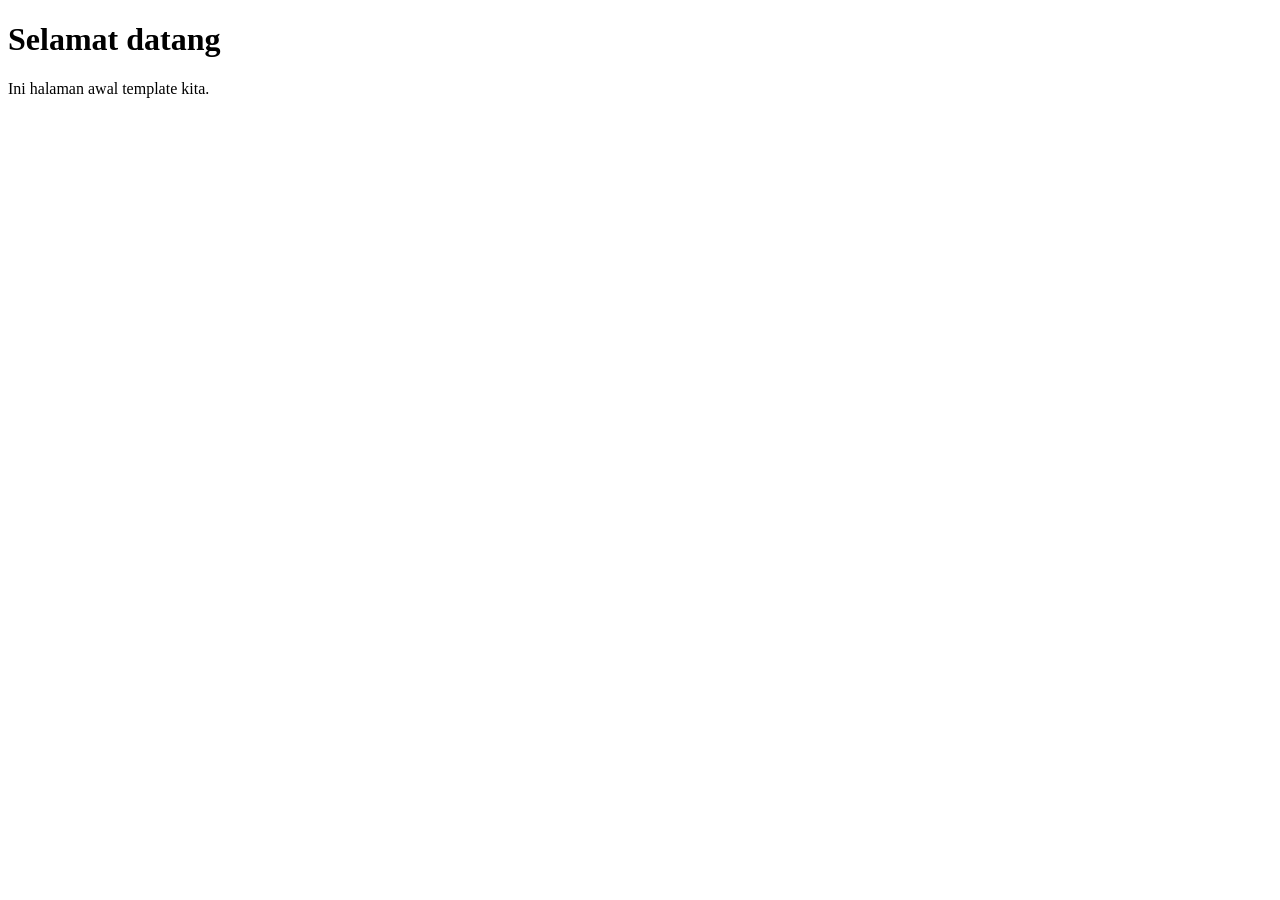
==== index.html @ 0b53921f "Upload file awal" ====
<!DOCTYPE html>
<html lang="id">
<head>
  <meta charset="UTF-8" />
  <meta name="viewport" content="width=device-width, initial-scale=1" />
  <title>Nama Situs</title>
  <link rel="stylesheet" href="css/theme.css" />
  <link rel="stylesheet" href="css/base.css" />
</head>
<body>
  <div id="app-header"></div>
  <main>
    <h1>Selamat datang</h1>
    <p>Ini halaman awal template kita.</p>
  </main>
  <div id="app-footer"></div>

  <script src="js/config/site.js"></script>
  <script src="js/components/layout.js"></script>
  <script src="js/main.js"></script>
</body>
</html>
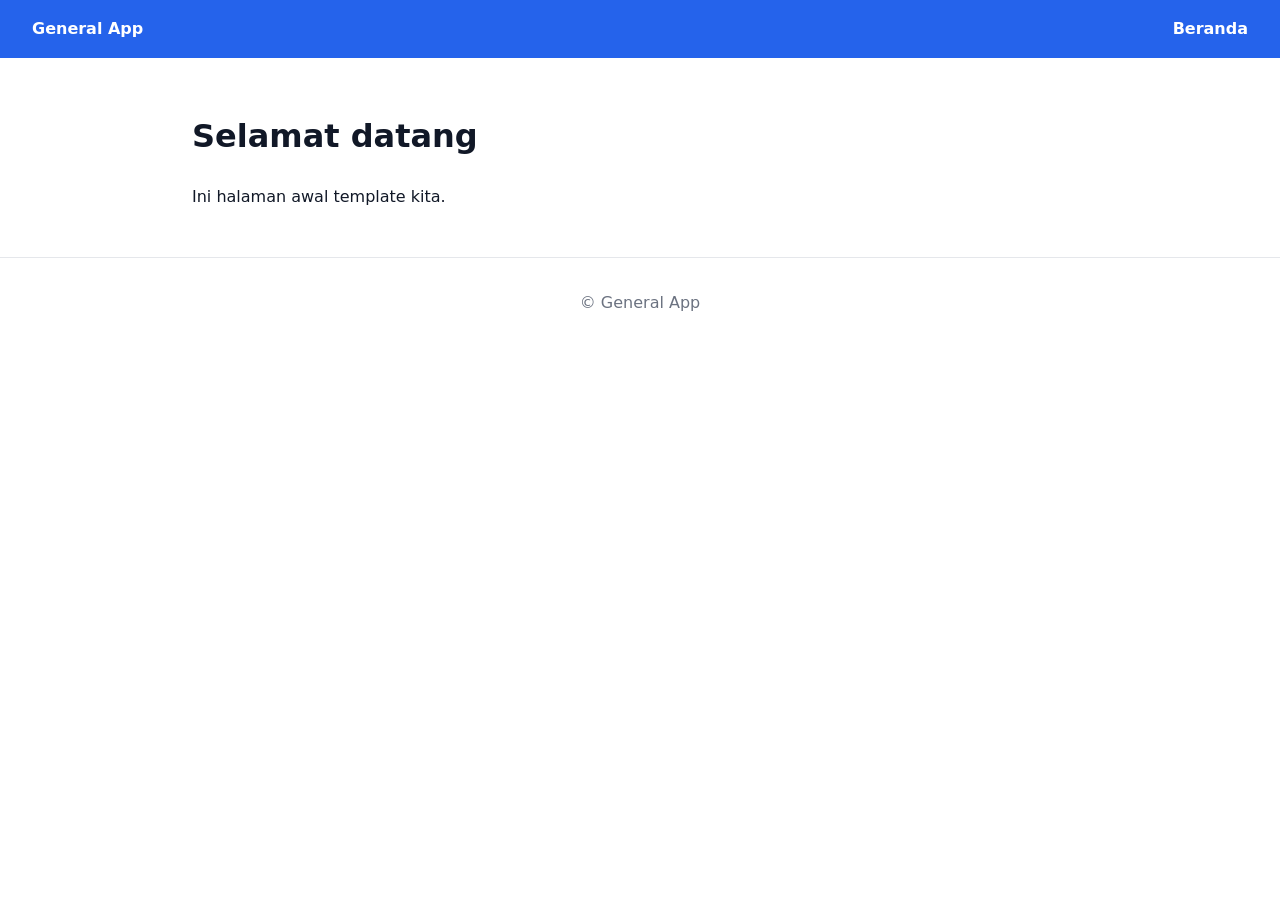
==== commit 9aa01365: "Change title from 'Nama Situs' to 'General App'" ====
--- a/index.html
+++ b/index.html
@@ -3,7 +3,7 @@
 <head>
   <meta charset="UTF-8" />
   <meta name="viewport" content="width=device-width, initial-scale=1" />
-  <title>Nama Situs</title>
+  <title>General App</title>
   <link rel="stylesheet" href="css/theme.css" />
   <link rel="stylesheet" href="css/base.css" />
 </head>
@@ -19,4 +19,4 @@
   <script src="js/components/layout.js"></script>
   <script src="js/main.js"></script>
 </body>
-</html>+</html>
--- a/css/theme.css
+++ b/css/theme.css
@@ -0,0 +1,8 @@
+:root {
+  --color-primary: #2563eb;
+  --color-bg: #ffffff;
+  --color-text: #111827;
+  --radius: 8px;
+  --space: 1rem;
+  --font: system-ui, sans-serif;
+}
--- a/css/base.css
+++ b/css/base.css
@@ -0,0 +1,28 @@
+* { box-sizing: border-box; }
+
+body {
+  margin: 0;
+  font-family: var(--font);
+  background: var(--color-bg);
+  color: var(--color-text);
+  line-height: 1.6;
+}
+
+.navbar {
+  display: flex;
+  justify-content: space-between;
+  align-items: center;
+  padding: var(--space) calc(var(--space) * 2);
+  background: var(--color-primary);
+}
+.navbar a { color: #fff; text-decoration: none; font-weight: 600; }
+.navbar nav { display: flex; gap: var(--space); }
+
+main { max-width: 960px; margin: 0 auto; padding: calc(var(--space) * 2); }
+
+.footer {
+  text-align: center;
+  padding: calc(var(--space) * 2);
+  color: #6b7280;
+  border-top: 1px solid #e5e7eb;
+}
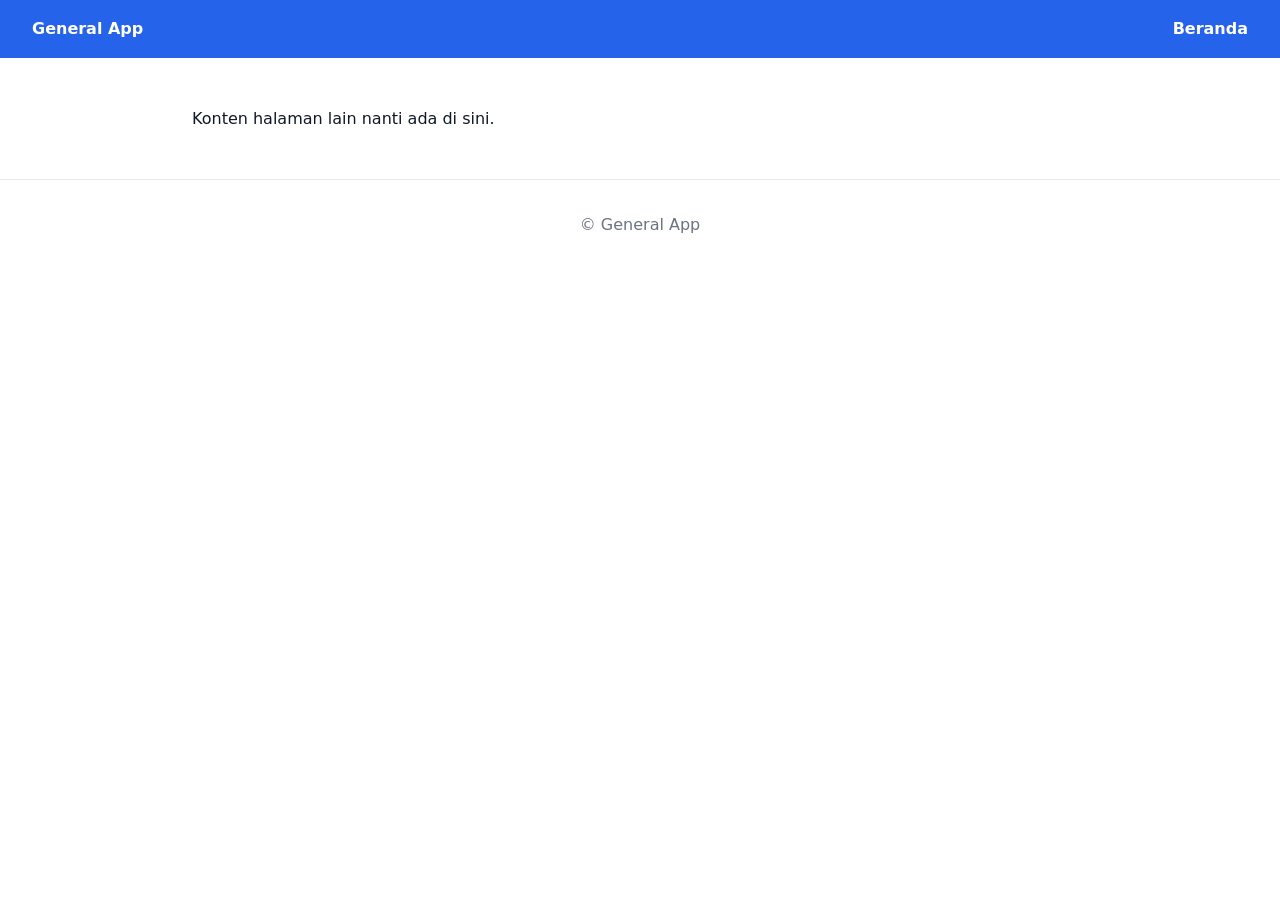
==== commit 967ecc60: "Update stylesheets and scripts with versioning" ====
--- a/index.html
+++ b/index.html
@@ -4,19 +4,27 @@
   <meta charset="UTF-8" />
   <meta name="viewport" content="width=device-width, initial-scale=1" />
   <title>General App</title>
-  <link rel="stylesheet" href="css/theme.css" />
-  <link rel="stylesheet" href="css/base.css" />
+  <link rel="stylesheet" href="css/theme.css?v=2" />
+  <link rel="stylesheet" href="css/base.css?v=1" />
+  <link rel="stylesheet" href="css/backgrounds.css?v=1" />
+  <link rel="stylesheet" href="css/text-colors.css?v=1" />
+  <link rel="stylesheet" href="css/components.css?v=1" />
+  <link rel="stylesheet" href="css/hero.css?v=1" />
 </head>
 <body>
   <div id="app-header"></div>
+  <div id="app-hero"></div>
   <main>
-    <h1>Selamat datang</h1>
-    <p>Ini halaman awal template kita.</p>
+    <p>Konten halaman lain nanti ada di sini.</p>
   </main>
   <div id="app-footer"></div>
 
-  <script src="js/config/site.js"></script>
-  <script src="js/components/layout.js"></script>
-  <script src="js/main.js"></script>
+  <script src="js/config/site.js?v=1"></script>
+  <script src="js/config/hero.js?v=1"></script>
+  <script src="js/utils/html.js?v=1"></script>
+  <script src="js/components/layout.js?v=1"></script>
+  <script src="js/components/button.js?v=1"></script>
+  <script src="js/sections/hero.js?v=1"></script>
+  <script src="js/main.js?v=2"></script>
 </body>
 </html>
--- a/css/theme.css
+++ b/css/theme.css
@@ -1,6 +1,9 @@
 :root {
   --color-primary: #2563eb;
+  --color-secondary: #7c3aed;
   --color-bg: #ffffff;
+  --color-surface: #f3f4f6;
+  --color-dark: #111827;
   --color-text: #111827;
   --radius: 8px;
   --space: 1rem;
--- a/css/backgrounds.css
+++ b/css/backgrounds.css
@@ -0,0 +1,16 @@
+/* Warna polos */
+.bg-white { background: #ffffff; }
+.bg-light { background: var(--color-surface); }
+.bg-primary { background: var(--color-primary); }
+.bg-dark { background: var(--color-dark); }
+
+/* Gradien */
+.bg-gradient-primary {
+  background: linear-gradient(135deg, var(--color-primary), var(--color-secondary));
+}
+.bg-gradient-sunset {
+  background: linear-gradient(135deg, #f97316, #db2777);
+}
+.bg-gradient-dark {
+  background: linear-gradient(135deg, #111827, #1f2937 60%, #374151);
+}
--- a/css/text-colors.css
+++ b/css/text-colors.css
@@ -0,0 +1,11 @@
+/* Pakai di atas background terang */
+.text-on-light {
+  color: var(--color-text);
+  --text-muted: #4b5563;
+}
+
+/* Pakai di atas background gelap atau gradien */
+.text-on-dark {
+  color: #ffffff;
+  --text-muted: rgba(255, 255, 255, 0.82);
+}
--- a/css/components.css
+++ b/css/components.css
@@ -0,0 +1,20 @@
+
+.btn {
+  display: inline-block;
+  padding: 0.75rem 1.4rem;
+  border: 2px solid transparent;
+  border-radius: var(--radius);
+  font-weight: 600;
+  text-decoration: none;
+  cursor: pointer;
+  transition: transform 0.15s, opacity 0.15s;
+}
+.btn:hover { transform: translateY(-1px); opacity: 0.92; }
+
+/* Untuk background terang */
+.btn--primary { background: var(--color-primary); color: #ffffff; }
+.btn--outline { border-color: var(--color-primary); color: var(--color-primary); background: transparent; }
+
+/* Untuk background gelap / gradien */
+.btn--light { background: #ffffff; color: var(--color-dark); }
+.btn--outline-light { border-color: #ffffff; color: #ffffff; background: transparent; }
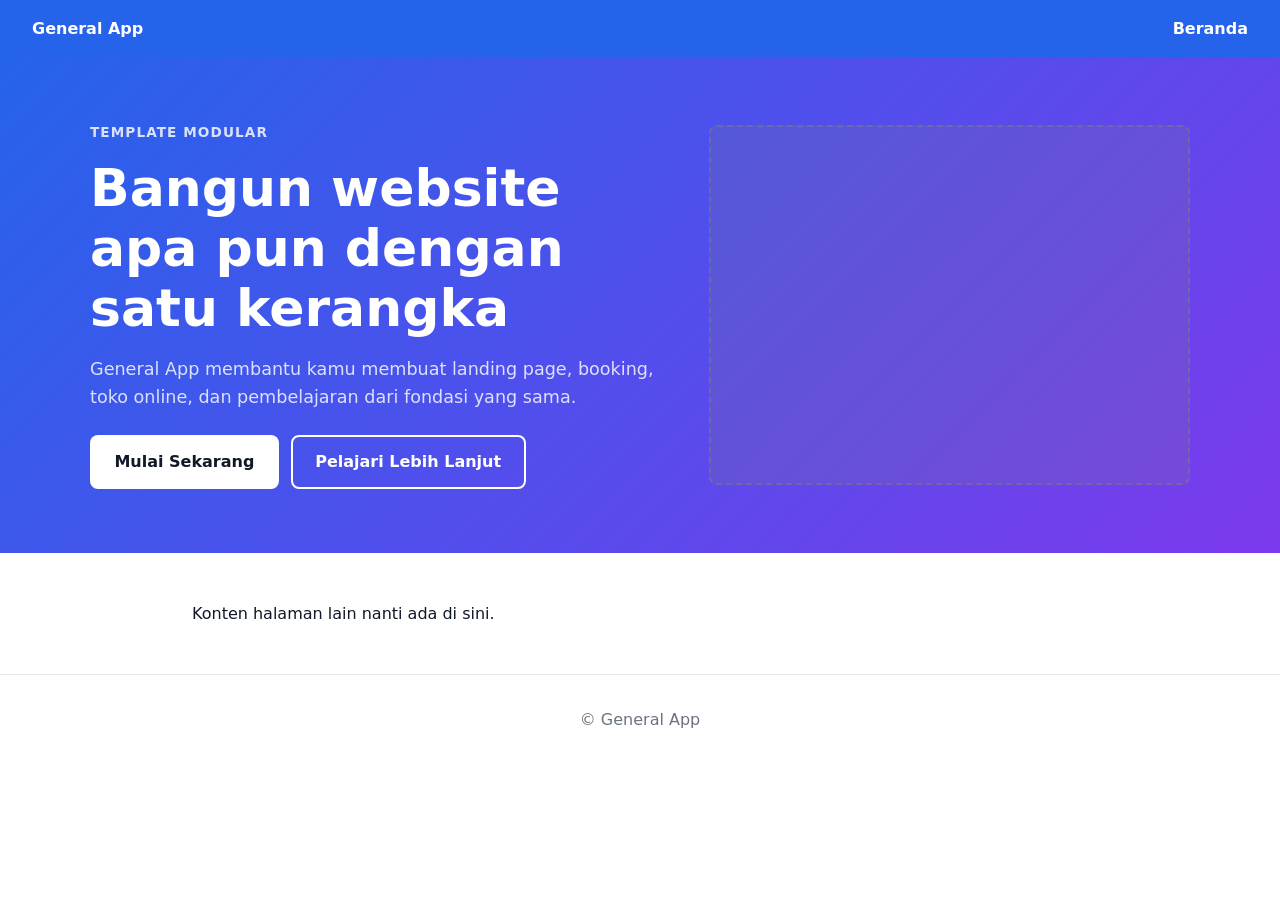
==== commit 68bbfc10: "Add card and features scripts and styles to index.html" ====
--- a/index.html
+++ b/index.html
@@ -10,10 +10,13 @@
   <link rel="stylesheet" href="css/text-colors.css?v=1" />
   <link rel="stylesheet" href="css/components.css?v=1" />
   <link rel="stylesheet" href="css/hero.css?v=1" />
+  <link rel="stylesheet" href="css/card.css?v=1" />
+<link rel="stylesheet" href="css/features.css?v=1" />
 </head>
 <body>
   <div id="app-header"></div>
   <div id="app-hero"></div>
+  <div id="app-features"></div>
   <main>
     <p>Konten halaman lain nanti ada di sini.</p>
   </main>
@@ -26,5 +29,8 @@
   <script src="js/components/button.js?v=1"></script>
   <script src="js/sections/hero.js?v=1"></script>
   <script src="js/main.js?v=2"></script>
+  <script src="js/components/card.js?v=1"></script>
+<script src="js/config/features.js?v=1"></script>
+<script src="js/sections/features.js?v=1"></script>
 </body>
 </html>
--- a/css/hero.css
+++ b/css/hero.css
@@ -0,0 +1,66 @@
+.hero {
+  padding: calc(var(--space) * 4) calc(var(--space) * 2);
+}
+
+.hero__inner {
+  max-width: 1100px;
+  margin: 0 auto;
+  display: grid;
+  gap: calc(var(--space) * 2);
+  align-items: center;
+}
+
+.hero__eyebrow {
+  margin: 0 0 var(--space);
+  font-size: 0.85rem;
+  font-weight: 700;
+  letter-spacing: 0.08em;
+  text-transform: uppercase;
+  color: var(--text-muted);
+}
+
+.hero__title {
+  margin: 0 0 var(--space);
+  font-size: clamp(2rem, 6vw, 3.25rem);
+  line-height: 1.15;
+}
+
+.hero__subtitle {
+  margin: 0 0 calc(var(--space) * 1.5);
+  max-width: 36rem;
+  font-size: 1.1rem;
+  color: var(--text-muted);
+}
+
+.hero__actions {
+  display: flex;
+  flex-wrap: wrap;
+  gap: 0.75rem;
+}
+
+.hero__media img {
+  display: block;
+  width: 100%;
+  height: auto;
+  border-radius: var(--radius);
+}
+
+.hero__placeholder {
+  aspect-ratio: 4 / 3;
+  border: 2px dashed rgba(127, 127, 127, 0.5);
+  border-radius: var(--radius);
+  background: rgba(127, 127, 127, 0.18);
+}
+
+/* Layout kiri: teks di kiri, gambar di kanan (di ponsel: teks dulu, gambar di bawah) */
+@media (min-width: 768px) {
+  .hero--left .hero__inner {
+    grid-template-columns: 1.1fr 0.9fr;
+  }
+}
+
+/* Layout tengah: teks di tengah, tanpa gambar */
+.hero--center .hero__inner { text-align: center; }
+.hero--center .hero__subtitle { margin-left: auto; margin-right: auto; }
+.hero--center .hero__actions { justify-content: center; }
+.hero--center .hero__media { display: none; }
--- a/css/card.css
+++ b/css/card.css
@@ -0,0 +1,40 @@
+.card {
+  background: #ffffff;
+  border: 1px solid #e5e7eb;
+  border-radius: var(--radius);
+  padding: calc(var(--space) * 1.5);
+  display: flex;
+  flex-direction: column;
+  gap: var(--space);
+  transition: box-shadow 0.2s, transform 0.2s;
+}
+.card:hover {
+  box-shadow: 0 4px 20px rgba(0, 0, 0, 0.09);
+  transform: translateY(-2px);
+}
+
+/* Varian */
+.card--flat { box-shadow: none; border: none; background: var(--color-surface); }
+.card--bordered { border: 2px solid var(--color-primary); }
+.card--dark { background: var(--color-dark); border-color: #374151; color: #ffffff; }
+
+/* Bagian dalam card */
+.card__icon {
+  font-size: 2rem;
+  line-height: 1;
+}
+.card__title {
+  margin: 0;
+  font-size: 1.1rem;
+  font-weight: 700;
+}
+.card__body {
+  margin: 0;
+  color: #4b5563;
+  line-height: 1.6;
+  flex: 1;
+}
+.card--dark .card__body { color: #9ca3af; }
+.card__footer {
+  margin-top: auto;
+}
--- a/css/features.css
+++ b/css/features.css
@@ -0,0 +1,41 @@
+.features {
+  padding: calc(var(--space) * 4) calc(var(--space) * 2);
+}
+
+.features__inner {
+  max-width: 1100px;
+  margin: 0 auto;
+}
+
+.features__header {
+  text-align: center;
+  margin-bottom: calc(var(--space) * 2.5);
+}
+
+.features__eyebrow {
+  margin: 0 0 0.5rem;
+  font-size: 0.85rem;
+  font-weight: 700;
+  letter-spacing: 0.08em;
+  text-transform: uppercase;
+  color: var(--text-muted, #4b5563);
+}
+
+.features__title {
+  margin: 0 0 var(--space);
+  font-size: clamp(1.6rem, 4vw, 2.4rem);
+  line-height: 1.2;
+}
+
+.features__subtitle {
+  margin: 0 auto;
+  max-width: 36rem;
+  color: var(--text-muted, #4b5563);
+  font-size: 1.05rem;
+}
+
+.features__grid {
+  display: grid;
+  gap: calc(var(--space) * 1.5);
+  grid-template-columns: repeat(auto-fit, minmax(260px, 1fr));
+}
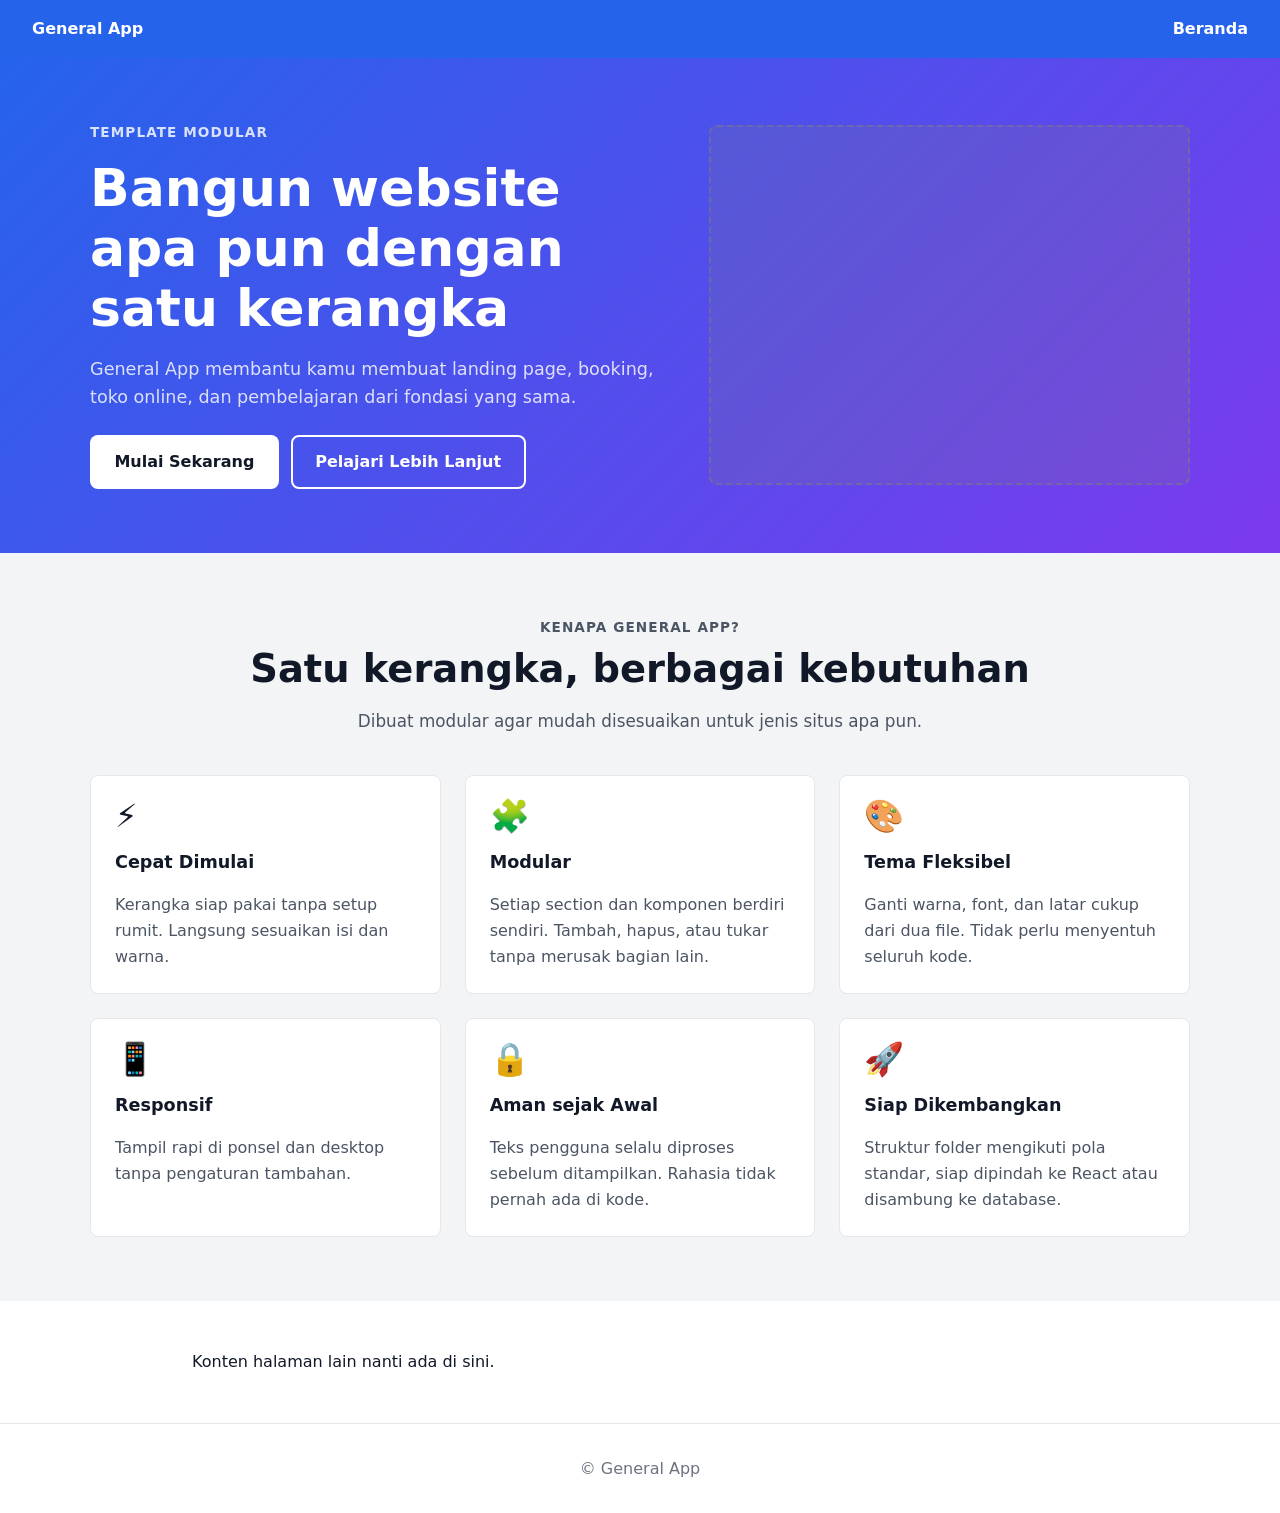
==== commit 9944dda2: "Update script includes in index.html" ====
--- a/index.html
+++ b/index.html
@@ -23,14 +23,14 @@
   <div id="app-footer"></div>
 
   <script src="js/config/site.js?v=1"></script>
-  <script src="js/config/hero.js?v=1"></script>
-  <script src="js/utils/html.js?v=1"></script>
-  <script src="js/components/layout.js?v=1"></script>
-  <script src="js/components/button.js?v=1"></script>
-  <script src="js/sections/hero.js?v=1"></script>
-  <script src="js/main.js?v=2"></script>
-  <script src="js/components/card.js?v=1"></script>
+<script src="js/config/hero.js?v=1"></script>
 <script src="js/config/features.js?v=1"></script>
+<script src="js/utils/html.js?v=1"></script>
+<script src="js/components/layout.js?v=1"></script>
+<script src="js/components/button.js?v=1"></script>
+<script src="js/components/card.js?v=1"></script>
+<script src="js/sections/hero.js?v=1"></script>
 <script src="js/sections/features.js?v=1"></script>
+<script src="js/main.js?v=3"></script>
 </body>
 </html>
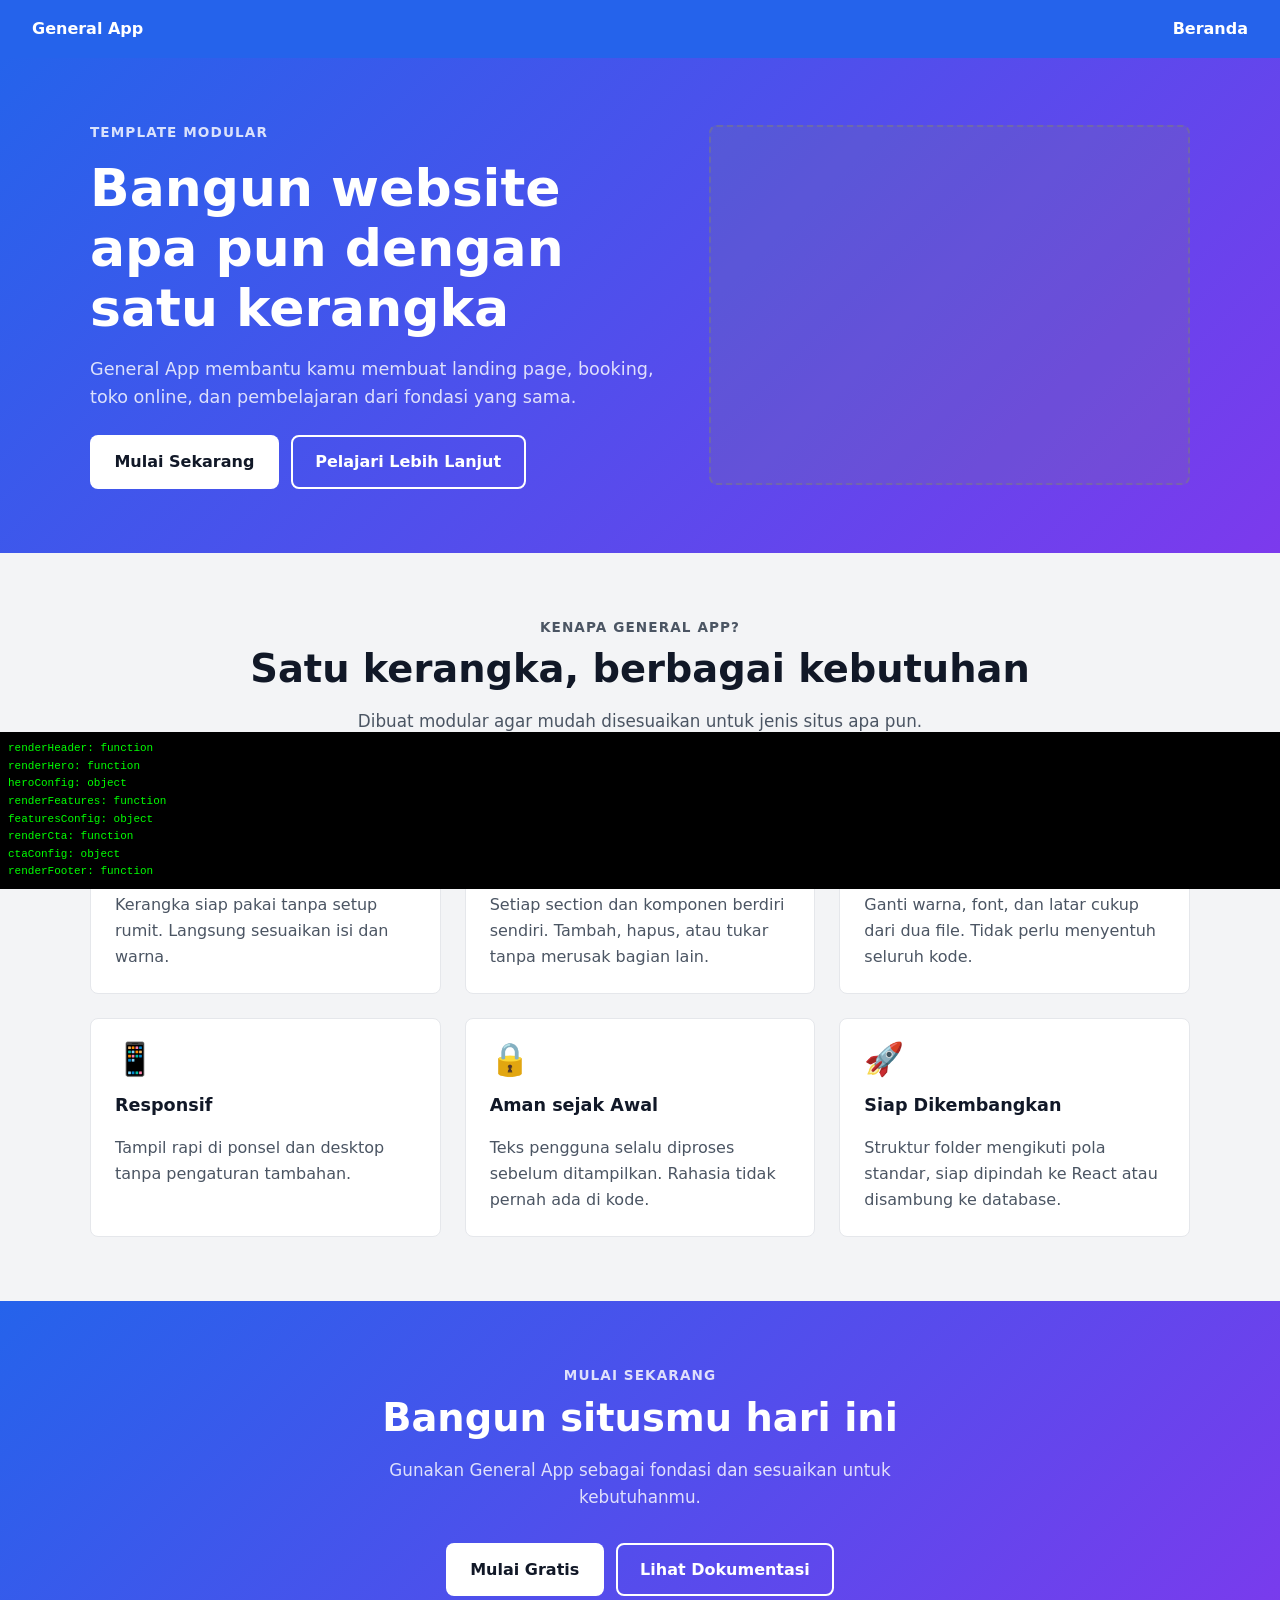
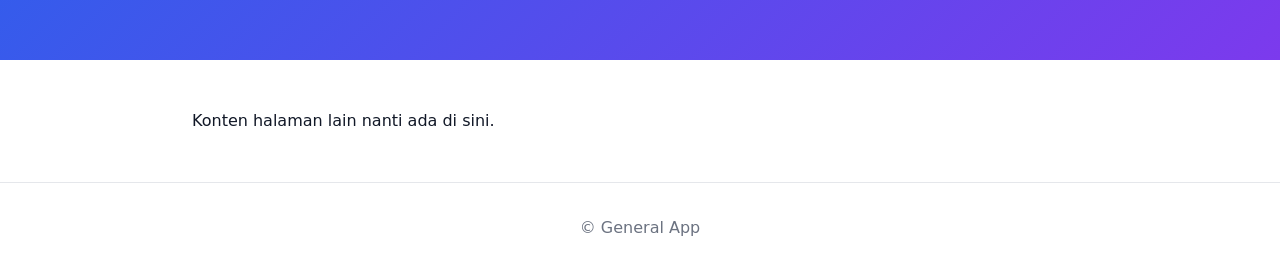
==== commit 71fee36f: "Reorganize script tags and update main.js version" ====
--- a/index.html
+++ b/index.html
@@ -11,26 +11,30 @@
   <link rel="stylesheet" href="css/components.css?v=1" />
   <link rel="stylesheet" href="css/hero.css?v=1" />
   <link rel="stylesheet" href="css/card.css?v=1" />
-<link rel="stylesheet" href="css/features.css?v=1" />
+  <link rel="stylesheet" href="css/features.css?v=1" />
+  <link rel="stylesheet" href="css/cta.css?v=1" />
 </head>
 <body>
   <div id="app-header"></div>
   <div id="app-hero"></div>
   <div id="app-features"></div>
+  <div id="app-cta"></div>
   <main>
     <p>Konten halaman lain nanti ada di sini.</p>
   </main>
   <div id="app-footer"></div>
 
   <script src="js/config/site.js?v=1"></script>
-<script src="js/config/hero.js?v=1"></script>
-<script src="js/config/features.js?v=1"></script>
-<script src="js/utils/html.js?v=1"></script>
-<script src="js/components/layout.js?v=1"></script>
-<script src="js/components/button.js?v=1"></script>
-<script src="js/components/card.js?v=1"></script>
-<script src="js/sections/hero.js?v=1"></script>
-<script src="js/sections/features.js?v=1"></script>
-<script src="js/main.js?v=3"></script>
+  <script src="js/config/hero.js?v=1"></script>
+  <script src="js/config/features.js?v=1"></script>
+  <script src="js/config/cta.js?v=1"></script>
+  <script src="js/utils/html.js?v=1"></script>
+  <script src="js/components/layout.js?v=1"></script>
+  <script src="js/components/button.js?v=1"></script>
+  <script src="js/components/card.js?v=1"></script>
+  <script src="js/sections/hero.js?v=1"></script>
+  <script src="js/sections/features.js?v=1"></script>
+  <script src="js/sections/cta.js?v=1"></script>
+  <script src="js/main.js?v=4"></script>
 </body>
 </html>
--- a/css/cta.css
+++ b/css/cta.css
@@ -0,0 +1,38 @@
+.cta {
+  padding: calc(var(--space) * 4) calc(var(--space) * 2);
+  text-align: center;
+}
+
+.cta__inner {
+  max-width: 700px;
+  margin: 0 auto;
+}
+
+.cta__eyebrow {
+  margin: 0 0 0.5rem;
+  font-size: 0.85rem;
+  font-weight: 700;
+  letter-spacing: 0.08em;
+  text-transform: uppercase;
+  color: var(--text-muted, #4b5563);
+}
+
+.cta__title {
+  margin: 0 0 var(--space);
+  font-size: clamp(1.6rem, 4vw, 2.4rem);
+  line-height: 1.2;
+}
+
+.cta__subtitle {
+  margin: 0 auto calc(var(--space) * 2);
+  max-width: 32rem;
+  font-size: 1.05rem;
+  color: var(--text-muted, #4b5563);
+}
+
+.cta__actions {
+  display: flex;
+  flex-wrap: wrap;
+  gap: 0.75rem;
+  justify-content: center;
+}
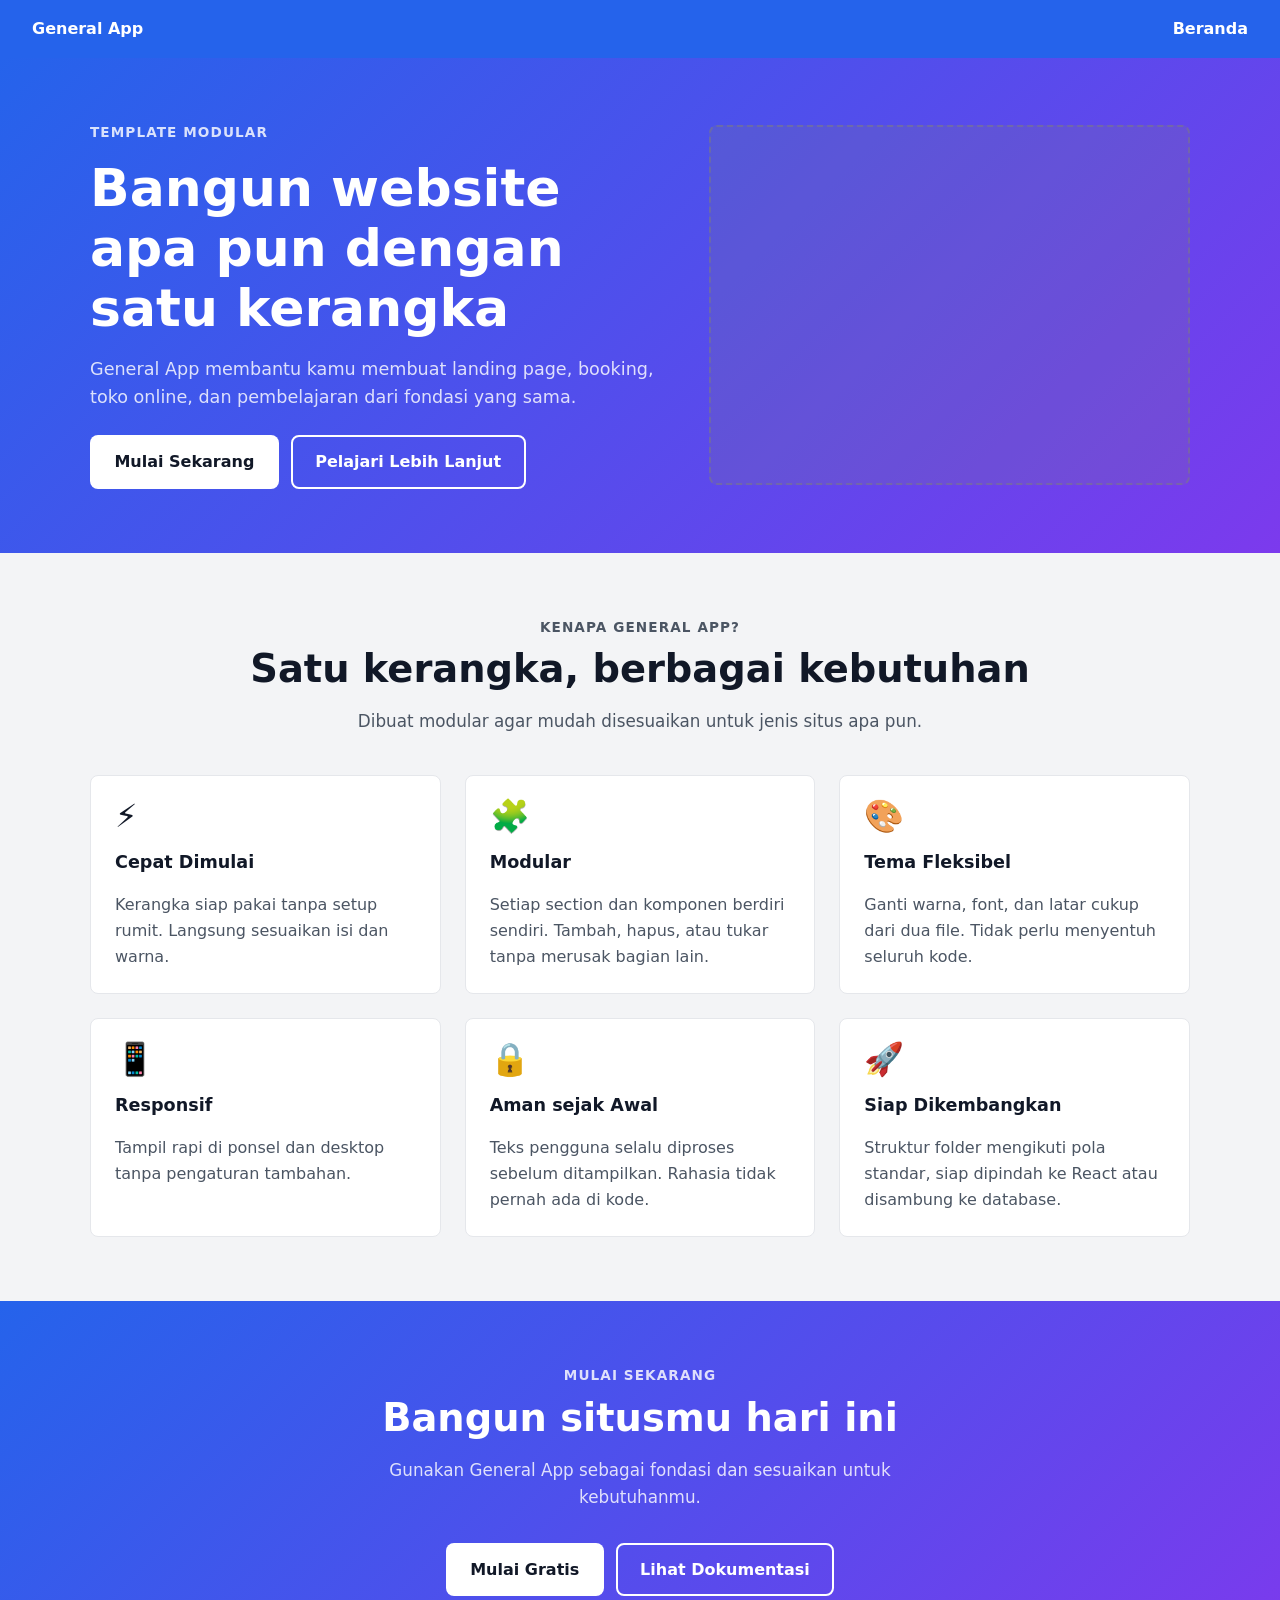
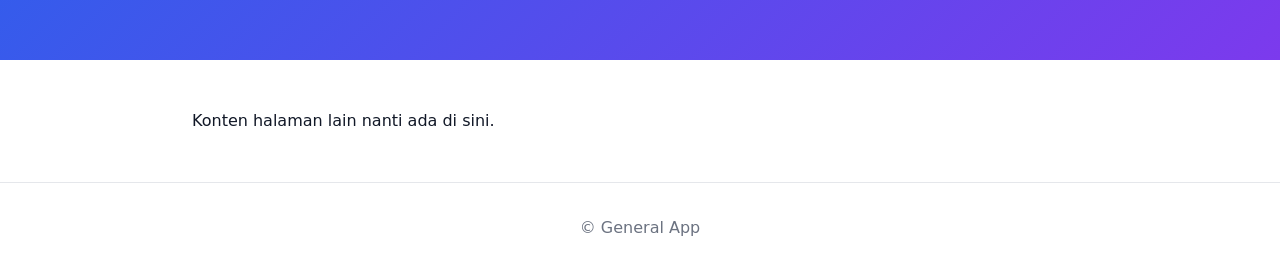
==== commit 4b98a2d5: "Add FAQ section and related scripts to index.html" ====
--- a/index.html
+++ b/index.html
@@ -13,12 +13,14 @@
   <link rel="stylesheet" href="css/card.css?v=1" />
   <link rel="stylesheet" href="css/features.css?v=1" />
   <link rel="stylesheet" href="css/cta.css?v=1" />
+  <link rel="stylesheet" href="css/faq.css?v=1" />
 </head>
 <body>
   <div id="app-header"></div>
   <div id="app-hero"></div>
   <div id="app-features"></div>
   <div id="app-cta"></div>
+  <div id="app-faq"></div>
   <main>
     <p>Konten halaman lain nanti ada di sini.</p>
   </main>
@@ -35,6 +37,8 @@
   <script src="js/sections/hero.js?v=1"></script>
   <script src="js/sections/features.js?v=1"></script>
   <script src="js/sections/cta.js?v=1"></script>
+  <script src="js/config/faq.js?v=1"></script>
+  <script src="js/sections/faq.js?v=1"></script>
   <script src="js/main.js?v=4"></script>
 </body>
 </html>
